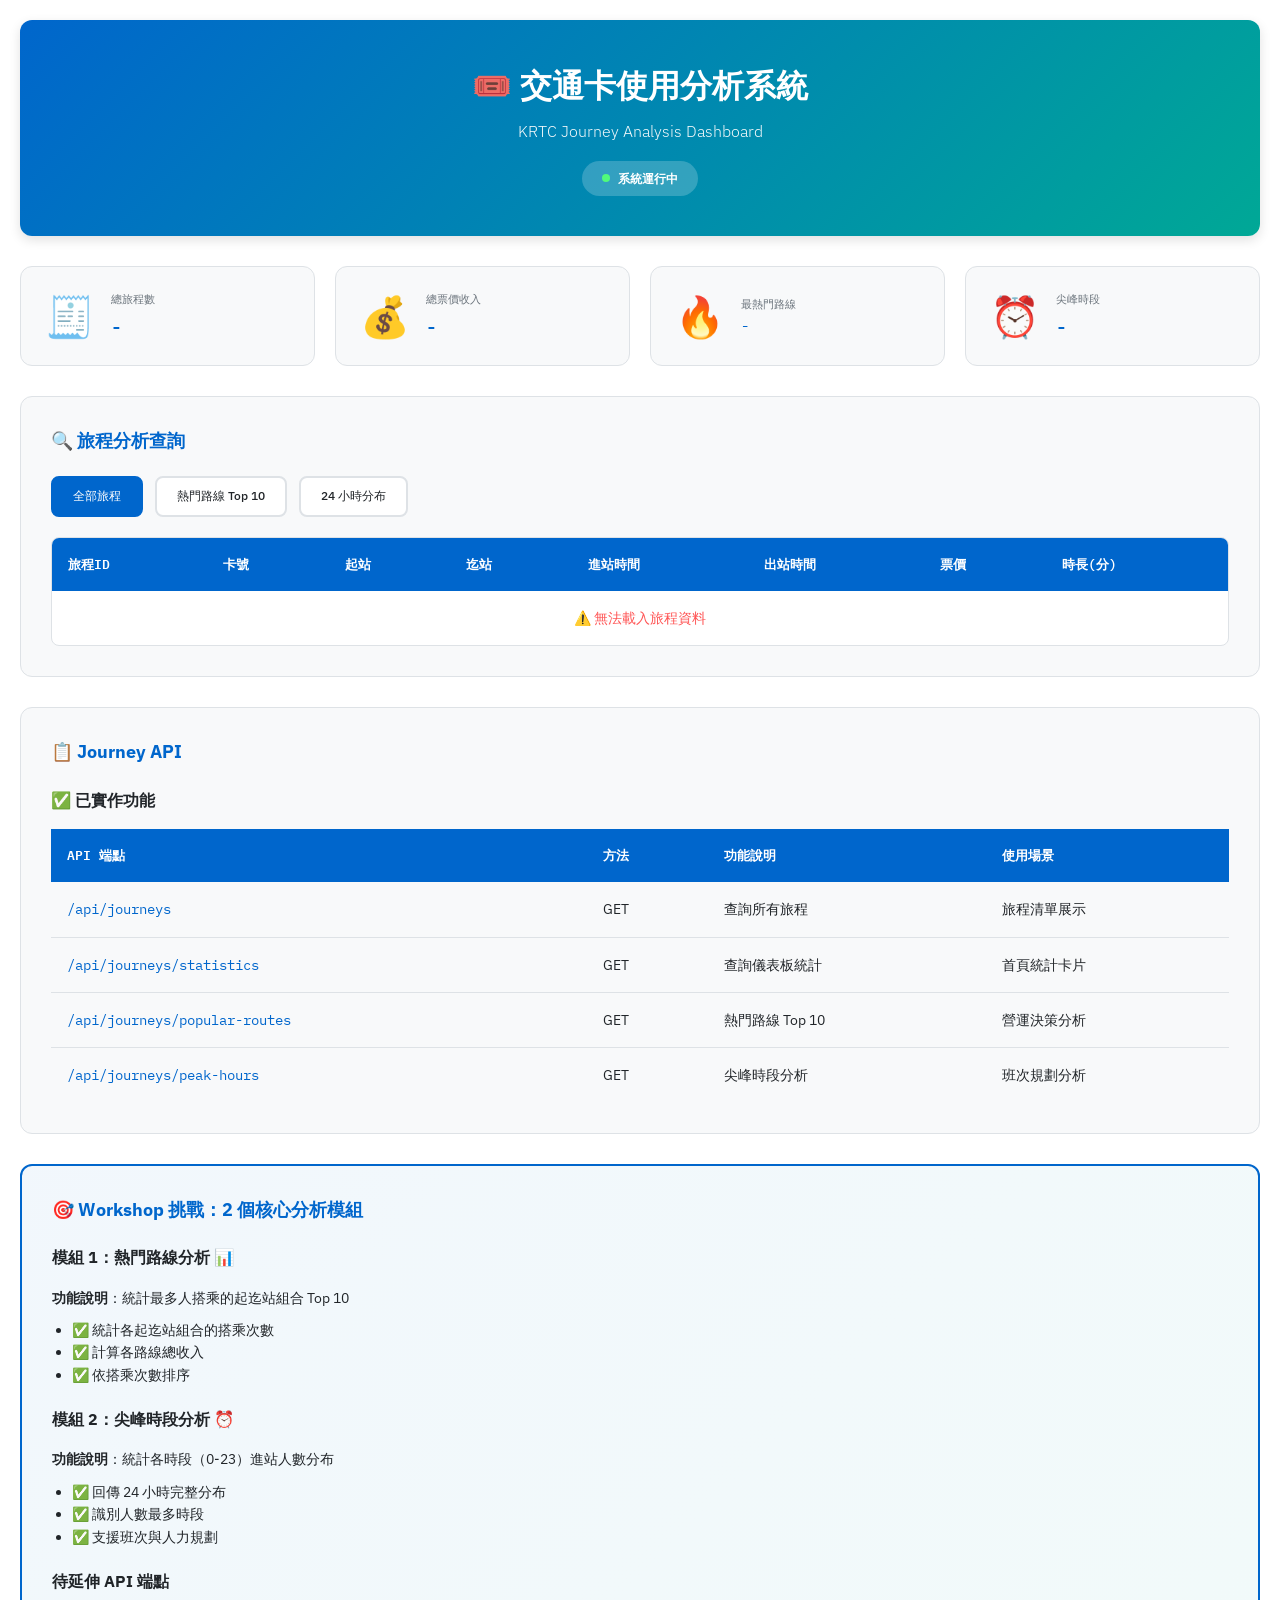
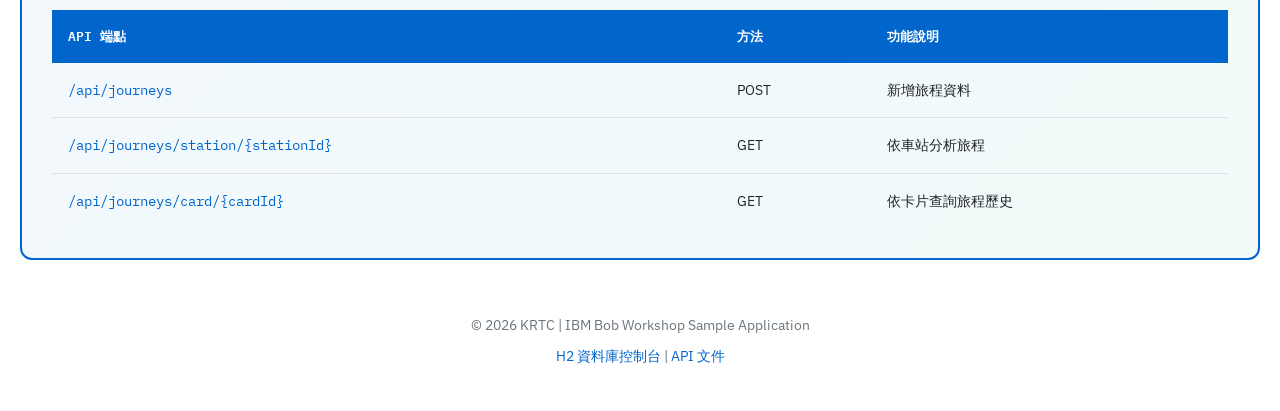
==== topics/journey-analysis/src/main/resources/static/index.html @ 84bd95f0 "Modified index.html contents" ====
<!DOCTYPE html>
<html lang="zh-TW">
<head>
  <meta charset="UTF-8">
  <meta name="viewport" content="width=device-width, initial-scale=1.0">
  <title>交通卡使用分析系統 - KRTC</title>
  <link href="https://fonts.googleapis.com/css2?family=IBM+Plex+Mono:wght@400;600&family=IBM+Plex+Sans:wght@300;400;600;700&display=swap" rel="stylesheet">
  <link rel="stylesheet" href="styles.css">
</head>
<body>
  <div class="container">
    <header>
      <h1>🎟️ 交通卡使用分析系統</h1>
      <p class="subtitle">KRTC Journey Analysis Dashboard</p>
      <div class="status-badge">
        <span class="status-dot"></span>
        系統運行中
      </div>
    </header>

    <div class="stats-grid">
      <div class="stat-card">
        <div class="stat-icon">🧾</div>
        <div class="stat-content">
          <div class="stat-label">總旅程數</div>
          <div class="stat-value" id="totalJourneys">-</div>
        </div>
      </div>

      <div class="stat-card">
        <div class="stat-icon">💰</div>
        <div class="stat-content">
          <div class="stat-label">總票價收入</div>
          <div class="stat-value" id="totalRevenue">-</div>
        </div>
      </div>

      <div class="stat-card">
        <div class="stat-icon">🔥</div>
        <div class="stat-content">
          <div class="stat-label">最熱門路線</div>
          <div class="stat-value text-small" id="busiestRoute">-</div>
        </div>
      </div>

      <div class="stat-card">
        <div class="stat-icon">⏰</div>
        <div class="stat-content">
          <div class="stat-label">尖峰時段</div>
          <div class="stat-value" id="peakHourRange">-</div>
        </div>
      </div>
    </div>

    <div class="section">
      <h2>🔍 旅程分析查詢</h2>

      <div class="filter-bar">
        <button class="filter-btn active" onclick="loadAllJourneys()">全部旅程</button>
        <button class="filter-btn" onclick="loadPopularRoutes()">熱門路線 Top 10</button>
        <button class="filter-btn" onclick="loadPeakHours()">24 小時分布</button>
      </div>

      <div class="table-container">
        <table>
          <thead id="tableHead">
            <tr>
              <th>旅程ID</th>
              <th>卡號</th>
              <th>起站</th>
              <th>迄站</th>
              <th>進站時間</th>
              <th>出站時間</th>
              <th>票價</th>
              <th>時長(分)</th>
            </tr>
          </thead>
          <tbody id="tableBody">
            <tr>
              <td colspan="8" class="loading">載入中...</td>
            </tr>
          </tbody>
        </table>
      </div>
    </div>

    <div class="section">
      <h2>📋 Journey API</h2>
      <div class="api-list">
        <h3>✅ 已實作功能</h3>
        <table class="api-table">
          <thead>
            <tr>
              <th>API 端點</th>
              <th>方法</th>
              <th>功能說明</th>
              <th>使用場景</th>
            </tr>
          </thead>
          <tbody>
            <tr>
              <td><code>/api/journeys</code></td>
              <td>GET</td>
              <td>查詢所有旅程</td>
              <td>旅程清單展示</td>
            </tr>
            <tr>
              <td><code>/api/journeys/statistics</code></td>
              <td>GET</td>
              <td>查詢儀表板統計</td>
              <td>首頁統計卡片</td>
            </tr>
            <tr>
              <td><code>/api/journeys/popular-routes</code></td>
              <td>GET</td>
              <td>熱門路線 Top 10</td>
              <td>營運決策分析</td>
            </tr>
            <tr>
              <td><code>/api/journeys/peak-hours</code></td>
              <td>GET</td>
              <td>尖峰時段分析</td>
              <td>班次規劃分析</td>
            </tr>
          </tbody>
        </table>
      </div>
    </div>

    <div class="section workshop-hint">
      <h2>🎯 Workshop 挑戰：2 個核心分析模組</h2>
      <div class="challenge-box">
        <h3>模組 1：熱門路線分析 📊</h3>
        <p><strong>功能說明</strong>：統計最多人搭乘的起迄站組合 Top 10</p>
        <ul>
          <li>✅ 統計各起迄站組合的搭乘次數</li>
          <li>✅ 計算各路線總收入</li>
          <li>✅ 依搭乘次數排序</li>
        </ul>

        <h3>模組 2：尖峰時段分析 ⏰</h3>
        <p><strong>功能說明</strong>：統計各時段（0-23）進站人數分布</p>
        <ul>
          <li>✅ 回傳 24 小時完整分布</li>
          <li>✅ 識別人數最多時段</li>
          <li>✅ 支援班次與人力規劃</li>
        </ul>

        <h3>待延伸 API 端點</h3>
        <table class="api-table">
          <thead>
            <tr>
              <th>API 端點</th>
              <th>方法</th>
              <th>功能說明</th>
            </tr>
          </thead>
          <tbody>
            <tr>
              <td><code>/api/journeys</code></td>
              <td>POST</td>
              <td>新增旅程資料</td>
            </tr>
            <tr>
              <td><code>/api/journeys/station/{stationId}</code></td>
              <td>GET</td>
              <td>依車站分析旅程</td>
            </tr>
            <tr>
              <td><code>/api/journeys/card/{cardId}</code></td>
              <td>GET</td>
              <td>依卡片查詢旅程歷史</td>
            </tr>
          </tbody>
        </table>
      </div>
    </div>

    <footer>
      <p>© 2026 KRTC | IBM Bob Workshop Sample Application</p>
      <p class="footer-links">
        <a href="/h2-console" target="_blank">H2 資料庫控制台</a> |
        <a href="/swagger-ui.html" target="_blank">API 文件</a>
      </p>
    </footer>
  </div>

  <script src="app.js"></script>
</body>
</html>
---- topics/journey-analysis/src/main/resources/static/styles.css ----
:root {
  --bg: #ffffff;
  --surface: #f8f9fa;
  --surface2: #e9ecef;
  --border: #dee2e6;
  --accent: #0066cc;
  --accent2: #00a896;
  --warn: #ff8c00;
  --red: #ff5555;
  --green: #50fa7b;
  --text: #212529;
  --muted: #6c757d;
}

* {
  box-sizing: border-box;
  margin: 0;
  padding: 0;
}

body {
  font-family: 'IBM Plex Sans', sans-serif;
  background: var(--bg);
  color: var(--text);
  line-height: 1.6;
  font-size: 14px;
}

.container {
  max-width: 1400px;
  margin: 0 auto;
  padding: 20px;
}

header {
  text-align: center;
  padding: 40px 20px;
  background: linear-gradient(135deg, var(--accent) 0%, var(--accent2) 100%);
  color: white;
  border-radius: 12px;
  margin-bottom: 30px;
  box-shadow: 0 4px 12px rgba(0, 0, 0, 0.12);
}

header h1 {
  font-size: 32px;
  font-weight: 700;
  margin-bottom: 8px;
}

header .subtitle {
  font-size: 16px;
  opacity: 0.95;
  font-weight: 300;
  margin-bottom: 16px;
}

.status-badge {
  display: inline-flex;
  align-items: center;
  gap: 8px;
  background: rgba(255, 255, 255, 0.2);
  padding: 8px 20px;
  border-radius: 20px;
  font-size: 12px;
  font-weight: 600;
}

.status-dot {
  width: 8px;
  height: 8px;
  background: var(--green);
  border-radius: 50%;
  animation: pulse 2s infinite;
}

@keyframes pulse {
  0%, 100% { opacity: 1; }
  50% { opacity: 0.5; }
}

.stats-grid {
  display: grid;
  grid-template-columns: repeat(auto-fit, minmax(250px, 1fr));
  gap: 20px;
  margin-bottom: 30px;
}

.stat-card {
  background: var(--surface);
  padding: 24px;
  border-radius: 12px;
  border: 1px solid var(--border);
  display: flex;
  align-items: center;
  gap: 16px;
  transition: all 0.2s;
}

.stat-card:hover {
  transform: translateY(-4px);
  box-shadow: 0 6px 16px rgba(0, 0, 0, 0.1);
  border-color: var(--accent);
}

.stat-icon {
  font-size: 2.5rem;
  line-height: 1;
}

.stat-content {
  flex: 1;
}

.stat-label {
  font-size: 11px;
  color: var(--muted);
  margin-bottom: 4px;
}

.stat-value {
  font-size: 18px;
  font-weight: 700;
  color: var(--accent);
  font-family: 'IBM Plex Mono', monospace;
}

.text-small {
  font-size: 14px;
  line-height: 1.4;
}

.section {
  background: var(--surface);
  padding: 30px;
  border-radius: 12px;
  margin-bottom: 30px;
  border: 1px solid var(--border);
}

.section h2 {
  color: var(--accent);
  margin-bottom: 20px;
  font-size: 18px;
  display: flex;
  align-items: center;
  gap: 12px;
}

.filter-bar {
  display: flex;
  gap: 12px;
  margin-bottom: 20px;
  flex-wrap: wrap;
}

.filter-btn {
  padding: 10px 20px;
  border: 2px solid var(--border);
  background: white;
  color: var(--text);
  border-radius: 8px;
  cursor: pointer;
  font-family: 'IBM Plex Sans', sans-serif;
  font-size: 12px;
  font-weight: 500;
  transition: all 0.2s;
}

.filter-btn:hover {
  border-color: var(--accent);
  background: rgba(0, 102, 204, 0.05);
}

.filter-btn.active {
  background: var(--accent);
  color: white;
  border-color: var(--accent);
}

.table-container {
  background: white;
  border-radius: 8px;
  overflow: hidden;
  border: 1px solid var(--border);
}

table {
  width: 100%;
  border-collapse: collapse;
}

thead {
  background: var(--accent);
  color: white;
}

th {
  padding: 16px;
  text-align: left;
  font-weight: 600;
  font-family: 'IBM Plex Mono', monospace;
  font-size: 13px;
}

td {
  padding: 16px;
  border-bottom: 1px solid var(--border);
}

tbody tr:hover {
  background: rgba(0, 102, 204, 0.03);
}

tbody tr:last-child td {
  border-bottom: none;
}

.loading {
  text-align: center;
  color: var(--muted);
  font-style: italic;
  font-size: 13px;
}

.amount {
  font-family: 'IBM Plex Mono', monospace;
  font-weight: 600;
  color: var(--accent);
}

.api-list h3,
.challenge-box h3 {
  margin-bottom: 16px;
}

.api-table td code {
  font-family: 'IBM Plex Mono', monospace;
  color: var(--accent);
}

.workshop-hint {
  background: linear-gradient(135deg, rgba(0, 102, 204, 0.05) 0%, rgba(0, 168, 150, 0.05) 100%);
  border: 2px solid var(--accent);
}

.challenge-box ul {
  margin: 10px 0 20px 20px;
}

footer {
  text-align: center;
  color: var(--muted);
  padding: 24px 0;
}

.footer-links {
  margin-top: 8px;
}

.footer-links a {
  color: var(--accent);
  text-decoration: none;
}

.footer-links a:hover {
  text-decoration: underline;
}

/* Made with Bob */
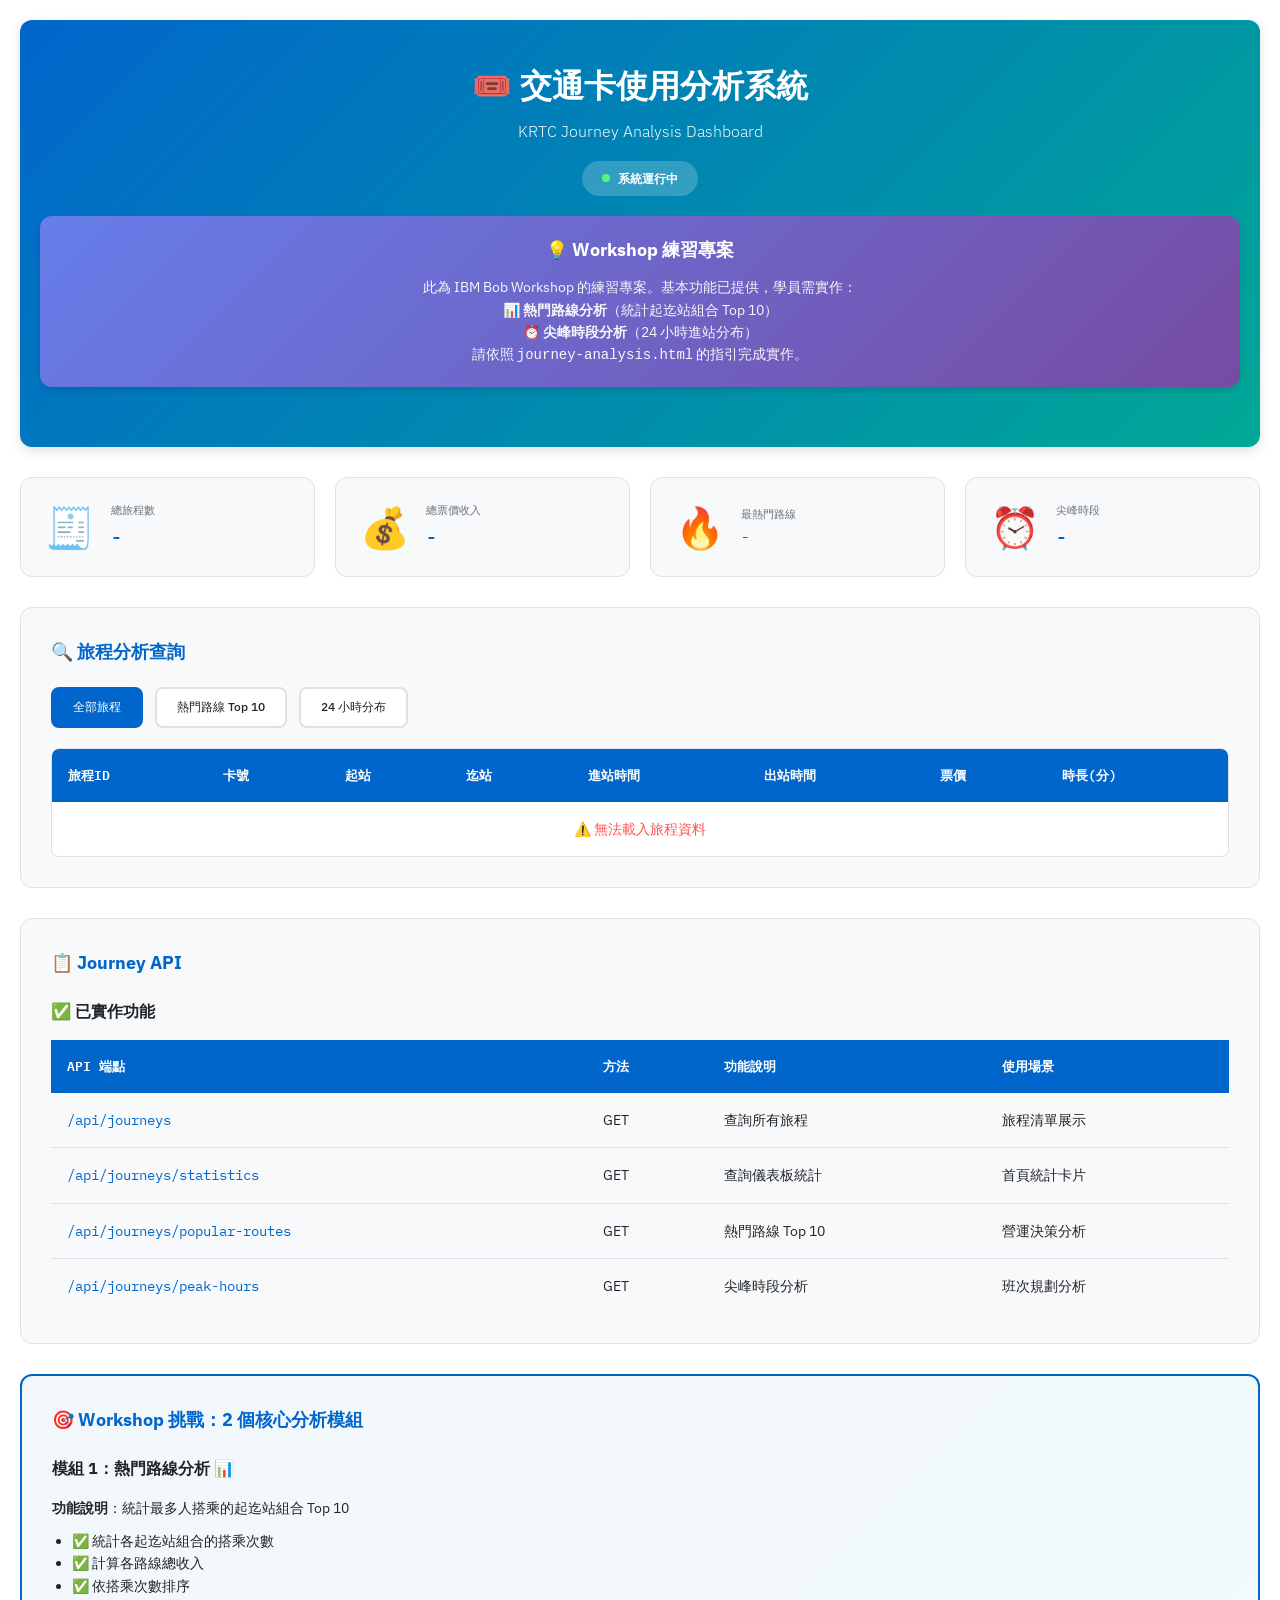
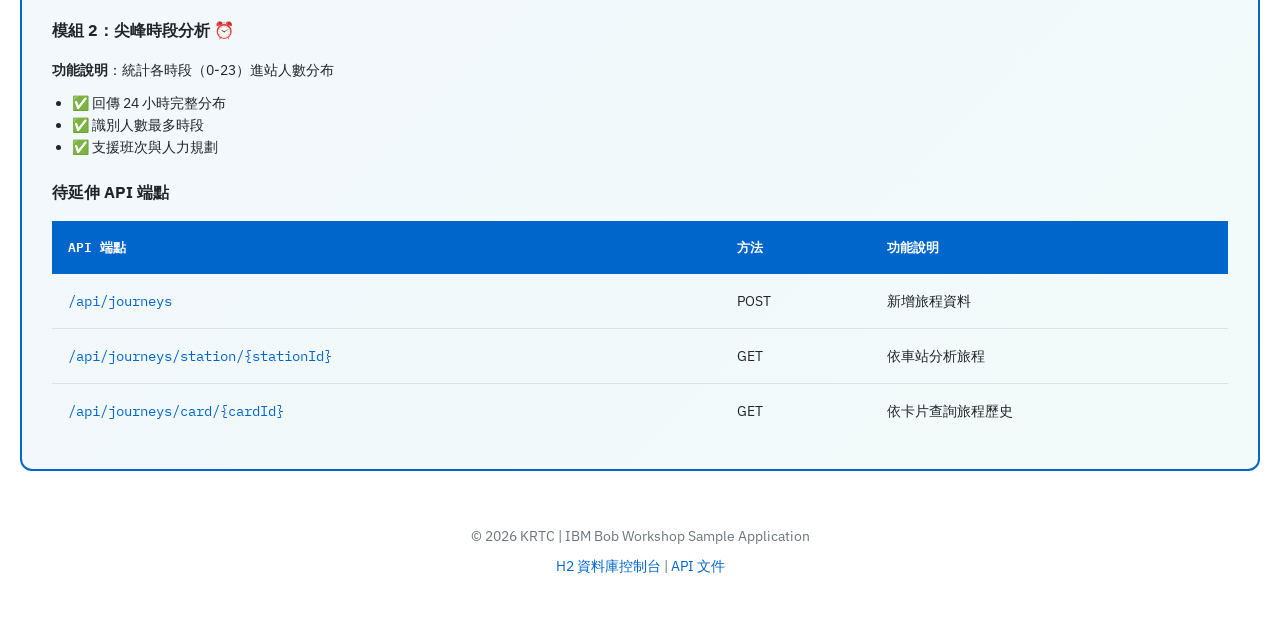
==== commit 1b66e555: "fixed journey application" ====
--- a/topics/journey-analysis/src/main/resources/static/index.html
+++ b/topics/journey-analysis/src/main/resources/static/index.html
@@ -16,6 +16,17 @@
         <span class="status-dot"></span>
         系統運行中
       </div>
+      <!-- Workshop 提示訊息 -->
+      <div style="background: linear-gradient(135deg, #667eea 0%, #764ba2 100%); color: white; padding: 20px; border-radius: 12px; margin: 20px 0; box-shadow: 0 4px 6px rgba(0,0,0,0.1);">
+        <h3 style="margin: 0 0 12px 0; font-size: 1.1rem;">💡 Workshop 練習專案</h3>
+        <p style="margin: 0; line-height: 1.6; opacity: 0.95;">
+          此為 IBM Bob Workshop 的練習專案。基本功能已提供，學員需實作：<br>
+          📊 <strong>熱門路線分析</strong>（統計起迄站組合 Top 10）<br>
+          ⏰ <strong>尖峰時段分析</strong>（24 小時進站分布）<br>
+          請依照 <code>journey-analysis.html</code> 的指引完成實作。
+        </p>
+      </div>
+
     </header>
 
     <div class="stats-grid">
